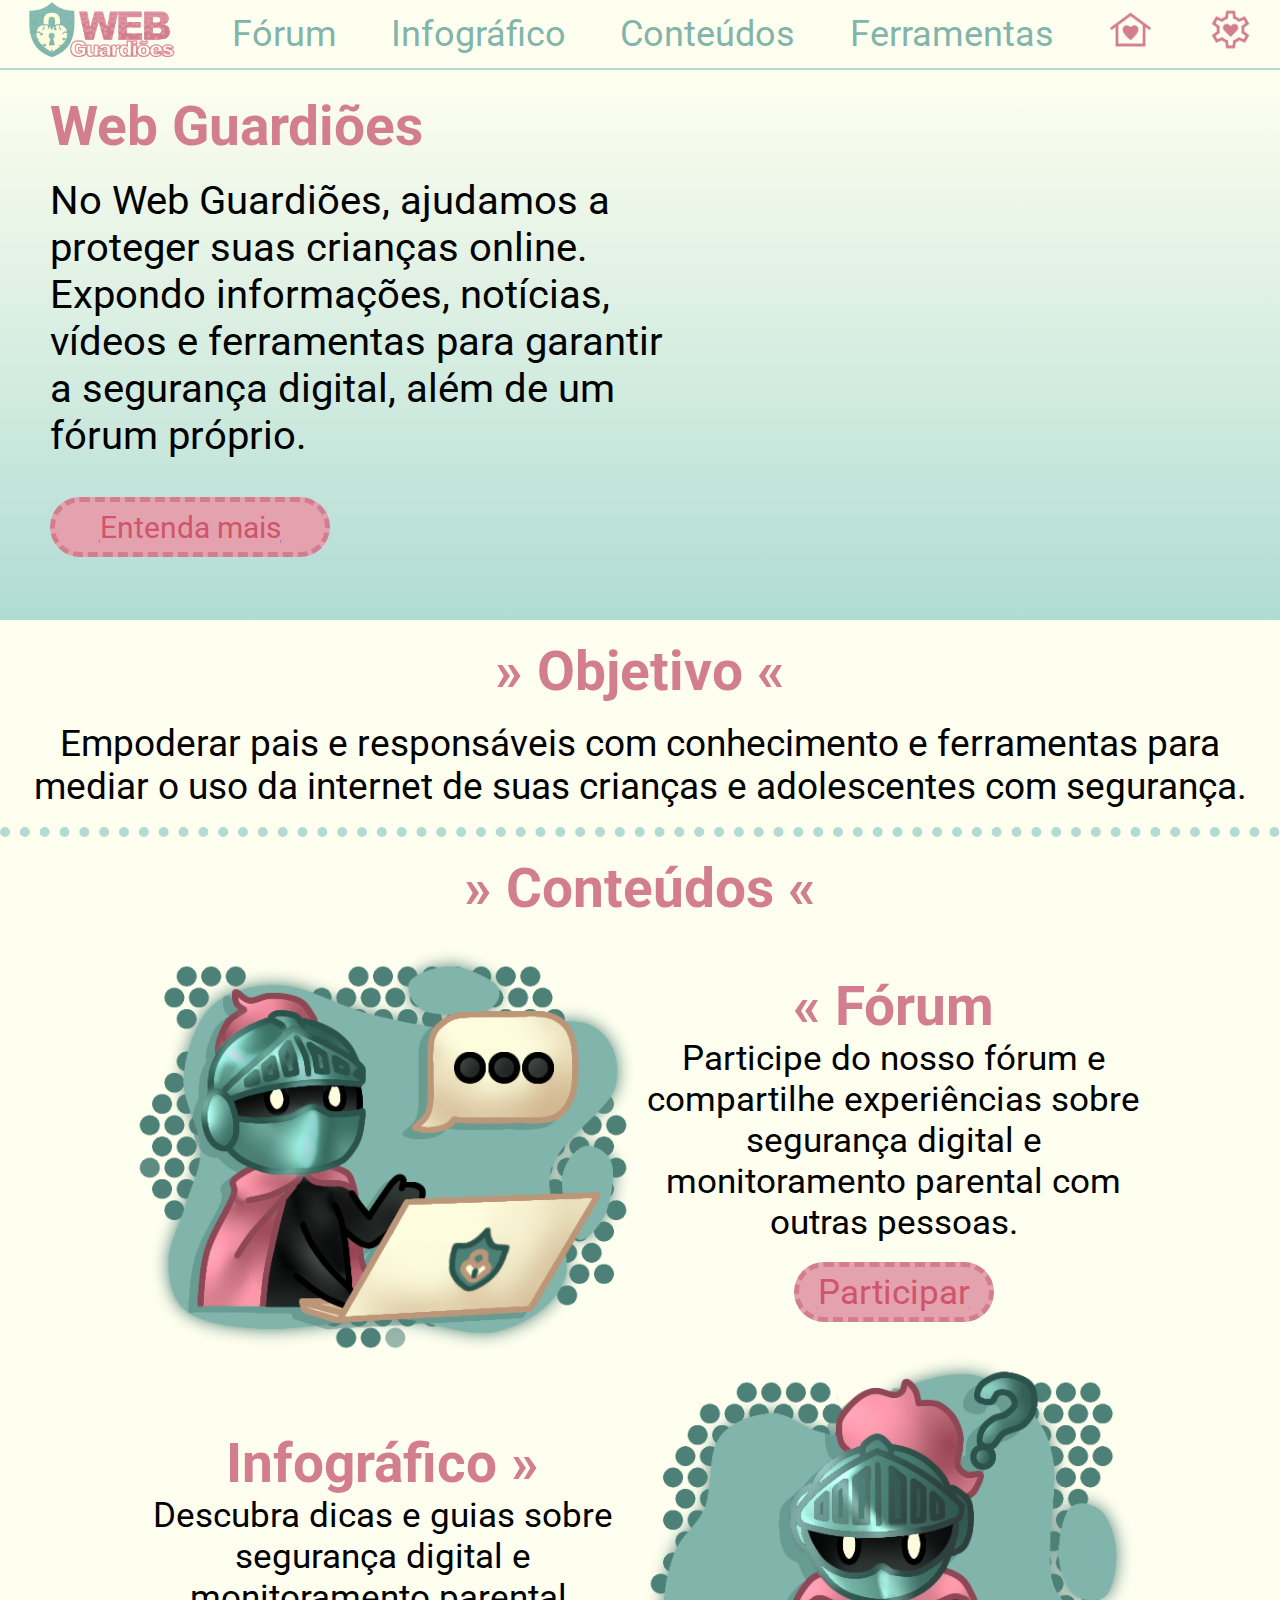
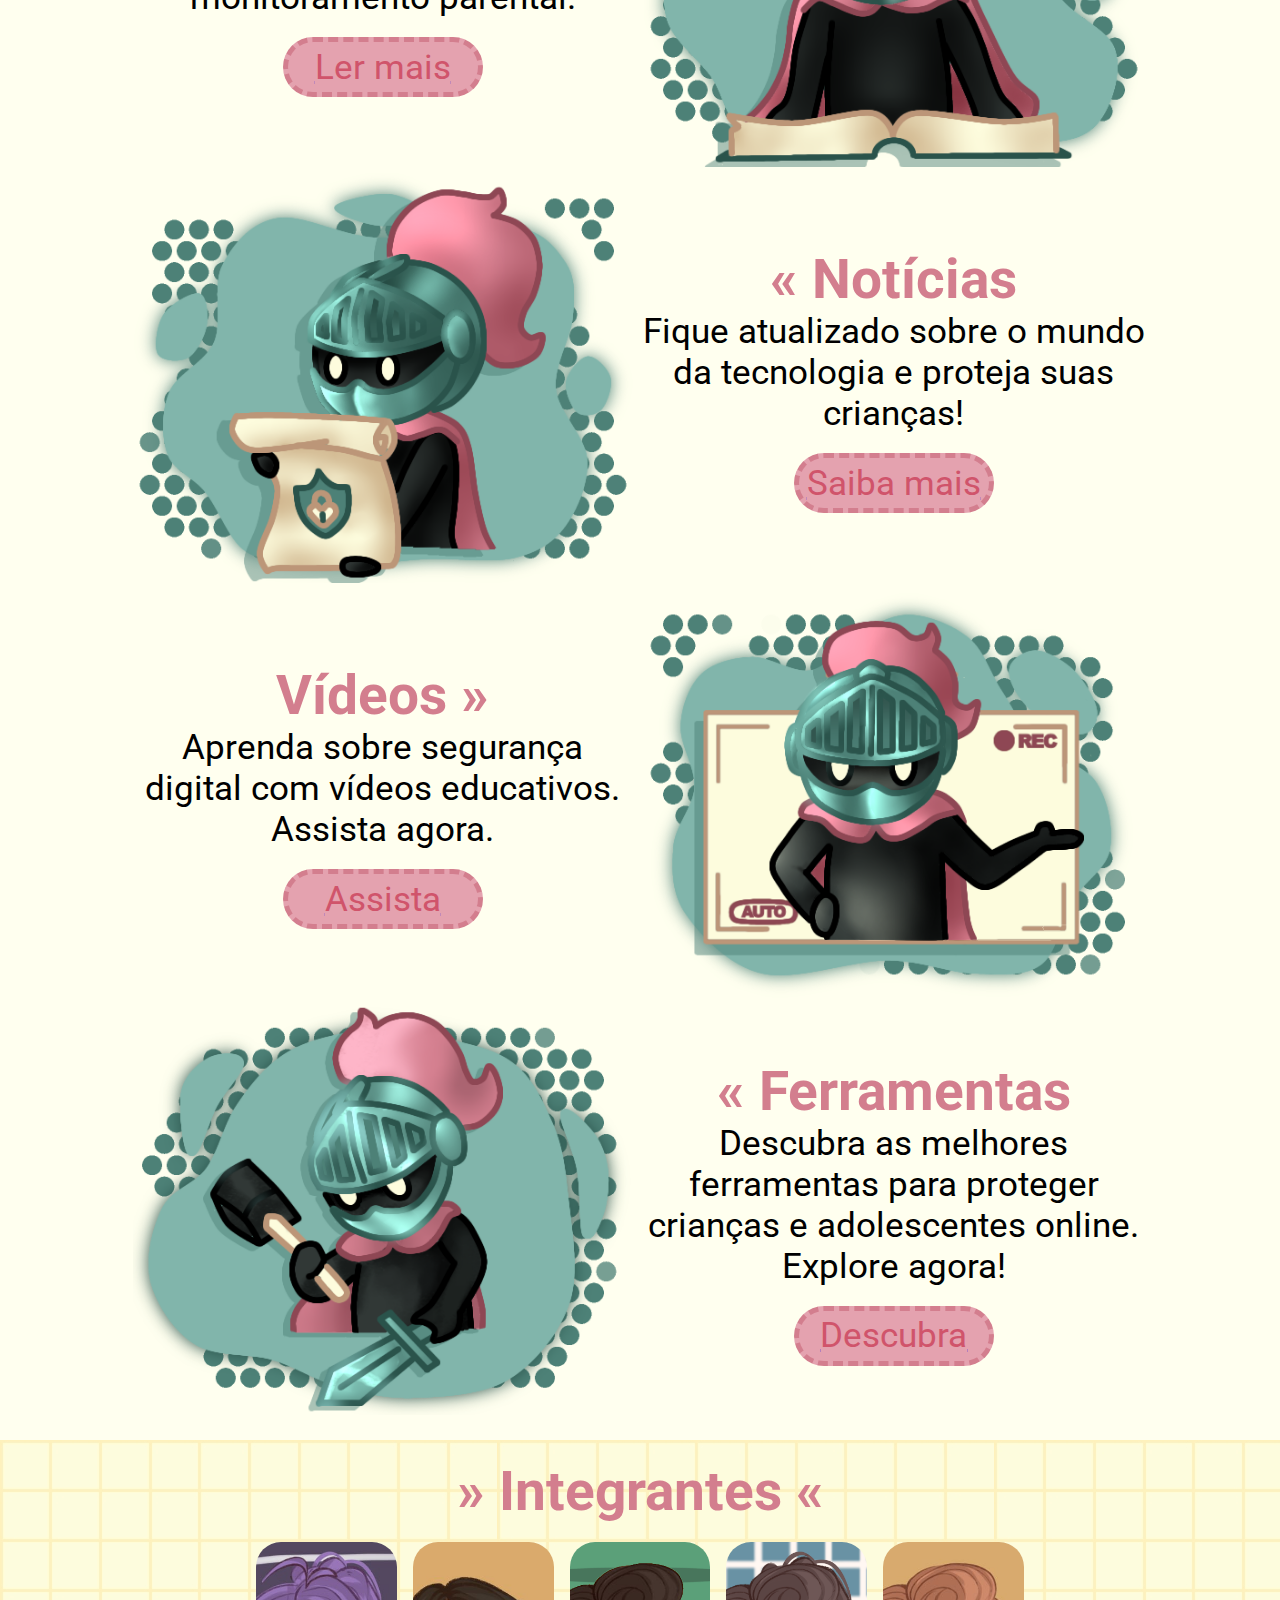
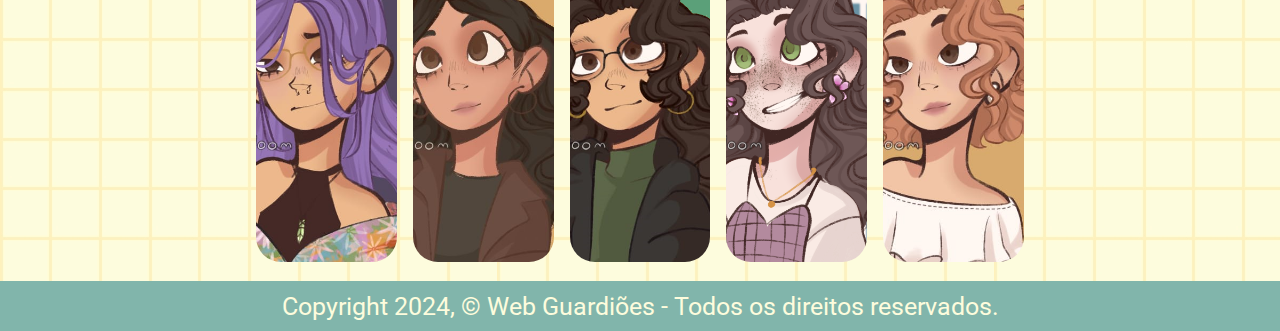
==== index.html @ dc973397 "Add files via upload" ====
<!DOCTYPE html>
<html lang="pt-BR">
    <head>
        <meta charset="UTF-8">
        <meta name="viewport" content="width-device-width, initial-scale-1.0">
        <link rel="icon" type="image/png" href="src/imagens/Icone.png">
        <link rel="stylesheet" href="src/style/style.css">
        <title>WebGuardiões | Principal</title>
    </head>
    <body>
        <nav> <!-- MENU -->
            <ul>
                <li><a href="index.html" width="50%"><img src="src/imagens/Logo.png" width="150px" height="auto"></a></li>  
                <li><a href="#">Fórum</a></li>
                <li><a href="infografico.html">Infográfico</a></li>
                <li><a href="conteudos.html">Conteúdos</a></li>
                <li><a href="ferramentas.html">Ferramentas</a></li>
                <li><a href="index.html"><img src="src/imagens/Casinha.png" width="45px" height="auto"></a></li>
                <li><a href="#"><img src="src/imagens/Configuracao.png" width="45px" height="auto"></a></li>
            </ul>
        </nav>
        <div class="espaco"></div><!-- espaço em branco por baixo do nav-->
        <div class="bemvindo_gradiente"><!-- parte do gradiente -->
            <div class="bemvindo"><!-- area do texto + botao -->
                <br><h2 class="titulo">Web Guardiões</h2>
                <br><p>No Web Guardiões, ajudamos a proteger suas crianças online. Expondo informações, notícias, vídeos e ferramentas para garantir a segurança digital, além de um fórum próprio.</p>
                <br><br><div class="bemvindo_botao"><a href="#conteudo"><p>Entenda mais</p></a></div>
                <div id="conteudo"></div><!-- da certinho no começo da proxima parte, sem o nav sobrepor -->
            </div>
            <img src="src/imagens/Guadiao.png" class="Guardiao">
        </div>
        <center>
            <div class="objetivo">
                <br><h2 class="titulo">&#187; Objetivo &#171;</h2><br>
                <p>Empoderar pais e responsáveis com conhecimento e ferramentas para mediar o uso da internet de suas crianças e adolescentes com segurança.​</p>
            <br></div>
            <div class="conteudo">
                <br><h2 class="titulo">&#187; Conteúdos &#171;</h2><br>
                <table>
                    <tr> <!-- FORUM -->
                        <th>
                            <img src="src/imagens/Forum.png">
                        </th>
                        <th>
                            <h2 class="titulo">&#171; Fórum</h2>
                            <p>Participe do nosso fórum e compartilhe experiências sobre segurança digital e monitoramento parental com outras pessoas.</p>
                            <br><center><div class="conteudo_botao"><a href="#"><p>Participar</p></a></div></center>
                        </th>
                    </tr>
                    <tr> <!-- ARTIGOS -->
                        <th>
                            <h2 class="titulo">Infográfico &#187;</h2>
                            <p>Descubra dicas e guias sobre segurança digital e monitoramento parental.</p>
                            <br><center><div class="conteudo_botao"><a href="infografico.html"><p>Ler mais</p></a></div></center>
                        </th>
                        <th>
                            <img src="src/imagens/Infografico.png">
                        </th>
                    </tr>
                    <tr><!-- NOTICIAS -->
                        <th>
                            <img src="src/imagens/Noticias.png">
                        </th>
                        <th>
                            <h2 class="titulo">&#171; Notícias</h2>
                            <p>Fique atualizado sobre o mundo da tecnologia e proteja suas crianças!</p>
                            <br><center><div class="conteudo_botao"><a href="conteudos.html#noticias"><p>Saiba mais</p></a></div></center>
                        </th>
                    </tr>
                    <tr><!-- VIDEOS -->
                        <th>
                            <h2 class="titulo">Vídeos &#187;</h2>
                            <p>Aprenda sobre segurança digital com vídeos educativos. Assista agora.</p>
                            <br><center><div class="conteudo_botao"><a href="conteudos.html#videos"><p>Assista</p></a></div></center>
                        </th>
                        <th>
                            <img src="src/imagens/Videos.png">
                        </th>
                    </tr>
                    <tr><!-- FERRAMENTAS -->
                        <th>
                            <img src="src/imagens/Ferramentas.png">
                        </th>
                        <th>
                            <h2 class="titulo">&#171; Ferramentas</h2>
                            <p>Descubra as melhores ferramentas para proteger crianças e adolescentes online. Explore agora!</p>
                            <br><center><div class="conteudo_botao"><a href="ferramentas.html"><p>Descubra</p></a></div></center>
                        </th>
                    </tr>
                </table>
            </div><br>
        </center>
        <div class="integrantes" style="background-image: url('src/imagens/fundo.jpg');">
            <br><h2 class="titulo"><center>&#187; Integrantes &#171;</center></h2><br>
            <div class="galeria">
                <div style="background-image: url('src/imagens/beatriz.png');"><!-- Beatriz -->
                    <div class="legenda">Beatriz<br>Backend</div>
                </div>
                <div style="background-image: url('src/imagens/debora.png');"><!-- Debora -->
                    <div class="legenda">Débora<br>Seleção de conteúdo</div>
                </div>
                <div style="background-image: url('src/imagens/gabriela.png');"><!-- Gabriela -->
                    <div class="legenda">Gabriela<br>Frontend</div>
                </div>
                <div style="background-image: url('src/imagens/Rafaela.png');"><!-- Rafaela -->
                    <div class="legenda">Rafaela<br>Frontend</div>
                </div>
                <div style="background-image: url('src/imagens/Rosi.png');"><!-- Rosi -->
                    <div class="legenda">Rosi<br>Redação de conteúdo</div>
                </div>
            </div><br>
        </div>
        <footer>
            Copyright 2024, © Web Guardiões - Todos os direitos reservados.
        </footer>
    </body>
</html>
---- src/style/style.css ----
/*O que tem em todas paginas iguais*/
@import url('https://fonts.googleapis.com/css2?family=Roboto:ital,wght@0,100;0,300;0,400;0,500;0,700;0,900;1,100;1,300;1,400;1,500;1,700;1,900&display=swap');
*{
    margin: 0;
    padding: 0;
    box-sizing: border-box;
    font-family: "Roboto", sans-serif;
}
body{
    background-color: #ffffef;
}
nav{
    position: fixed;
    background-color: #ffffef;
    overflow: hidden;
    width: 100%;
    height: 70px;
    border-bottom: 2px solid #b0dcd4;
    justify-content: center;
    z-index: 1000;
    display: flex;
    align-items: center;
}
nav ul{
    list-style-type: none;
    display: flex;
    width: 100%;
    justify-content: space-around;
    align-items: center;
}
nav ul li a{
    color: #81B5AB;
    text-decoration: none;
    font-size: 36px;
}
nav ul li a:hover {
    color: #2d6056;
}
.espaco{/*tem que ter esse espaço pq o nav fica por cima das coisas*/
    height: 70px;/*tamanho exato do nav na vertical*/
}
.titulo{
    font-size: 55px;
    color: #D37E8E;
}

footer{
    width: 100%;
    height: 50px;
    align-items: center;
    background-color: #81b5ab;
    color: #fdfcdd;
    font-size: 25px;
    justify-content: space-around;
    z-index: 1000;
    display: flex;
}
/*Pagina principal*/
.bemvindo_gradiente{
    background: linear-gradient(to bottom, #FFFFEF, #B0DCD4);
    width: auto;
    height: 550px;
    display: flex; 
}
.bemvindo{
    margin-left: 50px;
    margin-top: 5px;
    width: 654px;
    height: 580px;
}
.bemvindo p{
    font-size: 40px;
}
.bemvindo_botao{
    background-color: #E4A2AF;
    width: 280px;
    height: 60px;
    border: 5px #D37E8E;
    border-style: dashed;
    border-radius: 50px;
    align-items: center;
    justify-content: space-around;
    z-index: 1000;
    display: flex;
}
.bemvindo_botao p{
    color: #D0546B;
    text-decoration: underline #E4A2AF;
    font-size: 30px;
}
.Guardiao{
    margin-left: auto;
    opacity: 0; 
    animation: slideFromRight 5s ease forwards;
}
@keyframes slideFromRight {/*animação da imagem surgindo da direita*/
    0% {
        transform: translateX(100%);
        opacity: 0;
    }
    100% {
        transform: translateX(0); 
        opacity: 1;
    }
}
.objetivo p{
    font-size: 37px;
}
.objetivo{
    border-bottom: 10px dotted #B0DCD4;
    border-color: linear-gradient(to bottom, #D37E8E, #B0DCD4);
}
.conteudo table{
    width: 80%;
    justify-content: center;
    z-index: 1000;
    display: flex;
    align-items: center;
}
.conteudo img{
    width: 500px;
    height: auto;
}
.conteudo table p{
    font-weight: normal;
    font-size: 35px;
}
.conteudo_botao{
    background-color: #E4A2AF;
    width: 200px;
    height: 60px;
    border: 5px #D37E8E;
    border-style: dashed;
    border-radius: 50px;
    align-items: center;
    justify-content: space-around;
    display:flex;
}
.conteudo_botao p{
    color: #D0546B;
    text-decoration: underline #E4A2AF;
    font-size: 30px;

}
.integrantes{
    width: 100%;
    margin-left: 0px;
    margin-right: 0px;
    overflow: hidden;
    position: relative;
}
.galeria{
    display: flex;
    height: 320px;
    gap: 16px;
    margin-left: 20%;
    margin-right: 20%;
}
.galeria > div{
    flex: 1;
    border-radius: 25px;
    background-position: center;
    background-repeat: no-repeat;
    background-size: auto 100%;
    transition: all .8s cubic-bezier(.25, .4, .45, 1.4);
    position: relative;
}
.galeria > div:hover{
    flex: 5;
}
.galeria .legenda {
    position: absolute;
    bottom: 0;
    left: 50%;
    margin-bottom: 5px;
    transform: translateX(-50%);
    width: 60%;
    background: #FFFFEF;
    color: #2d6056;
    font-weight: bold;
    text-align: center;
    padding: 10px;
    opacity: 0;
    transition: opacity 0.3s;
    border-radius: 15px;
}
.galeria > div:hover .legenda {
    opacity: 1;
}
/*pagina CONTEUDOS*/
.noticiaSection{
    display: flex;
    flex-wrap: wrap;
    justify-content: center;
    gap: 5%;
}
.noticiaDiv{
    border: #D0546B dashed 2px;
    border-radius: 25px;
    width: 20%;
    height: 300px;
    background-color: #FFFFEF;
}
.noticiaDiv img{
    margin-top: 10px;
    margin-bottom: 5px;
    width: 90%;
}
.noticiaDiv b{
    color:#D0546B;
}
.noticiaDiv p{
    margin-left: 10px;
    color: #D37E8E;
}
.noticiaDiv a{
    color: #D0546B;
    text-decoration: none;
}
.idVideo{
    position: relative;
    bottom: 70px;
}
.fundoVideo{
    height: 540px;
}
.carrossel {
    background-color: #81B5AB20;
    border: #81B5AB 2px dashed;
    border-radius: 25px;
    width: 60%;
    height: 420px;
    margin-top: 10px;
    margin: 20px auto;
    overflow: hidden;
    position: relative;
}
.carrossel-container {
    display: flex;
    transition: transform 0.5s ease;
}
.videoDiv {
    min-width: 100%;
    box-sizing: border-box;
    text-align: center;
}
.videoDiv img {
    max-width: 60%;
    height: auto;
    border-radius: 8px;
}
.legendaVideos {
    font-size: 20px;
    color: #D0546B;
}
.VideoBotao {
    position: absolute;
    top: 50%;
    font-size: 50px;
    border-radius: 50%;
    color: #2d6056;
    transform: translateY(-50%);
    width: 60px;
    height: 60px;
    background-color: #81B5AB80;
    text-align: center;
    line-height: 55px;
    cursor: pointer;
}
.Esquerda {
    left: 10px;
}
.Direita {
    right: 10px;
}

/*pagina FERRAMENTAS*/
*,
::before,
::after {
    margin: 0;
    padding: 0;
    box-sizing: border-box;
}
.container {
    display: flex;
    flex-wrap: wrap;
    justify-content: center;
    gap: 2em;
}
.card {
    border-radius: 2em;
    width: 300px;
    height: 300px;
    position: relative;
    cursor: pointer;
    background: #FFFFEF;
    box-shadow: rgba(0, 0, 0, 0.4) 0px 2px 4px, rgba(0, 0, 0, 0.3) 0px 7px 13px -3px, rgba(0, 0, 0, 0.2) 0px -3px 0px inset;
}
figure {
    position: absolute;
    width: 100%;
    height: 100%;
    top: 0;
    left: 0;
    transform-origin: 0% 0%;
    transition: all 850ms ease-in-out;
    z-index: 2;
    background: linear-gradient(to bottom, #B0DCD4, #81B5AB);
    border-radius: 2em;
}
.card:hover figure {
    top: -10%;
    left: -10%;
    transform: scale(0.6);
}
.img {
    width: 100%;
    height: 100%;
    object-fit: cover;
    border-radius: 2em;
}
.tituloFerramentas {
    position: absolute;
    width: 50%;
    height: 50%;
    right: 0;
    display: grid;
    place-items: center;
    z-index: 1;
    color: #81B5AB;
}
.tituloFerramentas h2 {
    font-size: 1.25rem;
    text-align: center;
}
.conteudoFerramentas {
    position: absolute;
    bottom: 0;
    padding: 1em 1.5em;
    z-index: 1;
    color: #161c2a;
    line-height: 20px;
}
@media (min-width: 768px) {
    .container {
        display: flex;
        flex-wrap: wrap;
        justify-content: center;
        gap: 2em;
    }
    .tituloFerramentas h2 {
        font-size: 1.45rem;
    }
}
/*PÁGINA INFOGRÁFICO*/
.container_inf {
    display: flex;
    flex-wrap: wrap;
    justify-content: center;
    gap: 4em;
}
.container_inf p{
	font-size: 20px;
	text-align: center;
	margin-bottom: 20px;
}
.p_fig{
	background:linear-gradient(to bottom, #E4A2AF, #D37E8E);
}
.d_fig{
	background:linear-gradient(to bottom, #FDFCDD, #F9F69F);
}
.fundo_inf {
	background-color: #E4A2AF80;
	position: relative;
	margin: 0 auto;
	border: 5px dashed #D37E8E;
}
.card_dicas {
    display: flex;
    justify-content: left;
    width: 160px;
    height: 140px;
    position: relative;
    background-color: #FFFFEF;
    border-radius: 30px;
    transition: width 0.5s ease; 
    overflow: hidden;
    margin-left: 170px;
}
.card_dicas:hover {
    width: 1180px;
}
.num_dica {
    position: absolute;
    width: 160px;
    height: 140px;
    top: 0;
    background: #B0DCD4;
    border-radius: 0;
    display: flex;
    align-items: center;
    justify-content: center;
    transition: transform 0.2s ease;
}
.num_dica_1 {
    position: absolute;
    width: 160px;
    height: 140px;
    top: 0;
    background: #E4A2AF;
    border-radius: 0;
    display: flex;
    align-items: center;
    justify-content: center;
    transition: transform 0.2s ease;
}
.num_dica_1 h2 {
    margin: 0;
    font-size: 70px;
    transform-origin: center;
}
.num_dica h2 {
    margin: 0;
    font-size: 70px;
    transform-origin: center;
}
.card_dicas:hover .num_dica h2 {
    transform: scale(0.75);
}
.card_dicas:hover .num_dica_1 h2 {
    transform: scale(0.75);
}
.content_dicas {
    display: flex;
    flex-direction: column;
    gap: 7px;
    padding: 22px; 
    text-align: justify;
    opacity: 0;
    transition: opacity 0.5s ease;
	margin-left: 160px;
}
.content_dicas h2 {
	font-size: 35px;
}
.content_dicas p {
	font-size: 25px;
}
.card_dicas:hover .content_dicas {
    opacity: 1;
}
.card_dados {
	display: flex;
    justify-content: center;
    gap: 3em;
	position: relative;
	transition: 0.5s ease;
	background-color: #81B5AB;
	border-radius: 30px;
	width: 400px;
	height: 350px;
}
.card_dados:hover {
	height: 400px;
}
.card_dados .img-box {
	position: absolute;
	width: 250px;
	height: auto;
	top: 0px;
	transition: 0.5s ease;
}
.card_dados:hover .img-box {
	top: -100px;
	scale: 0.75;
}
.card_dados .img-box img {
	margin-left: 10px;
	width: 90%;
	height: 90%;
	object-fit: cover;
}
.card_dados .content_dados {
	display: flex;
    flex-direction: column;
    gap: 18px;
    position: absolute;
    top: 250px;
    width: 100%;
    padding: 0px 30px;
    text-align: center;
    height: 30px;
    overflow: hidden;
    transition: 0.5s;
}
.content_dados p {
	font-size: 30px;
	text-align: center;	
}
.card_dados:hover .content_dados {
    top: 130px;
    height: 250px;
}
.card_pg {
    display: flex;
    justify-content: left;
    width: 1180px;
    height: 300px;
    position: relative;
    background-color: #FFFFEF;
    border-radius: 30px;
    margin-left: 170px;
	border: 5px solid #D37E8E;
}
.card_pg .img-box_1 img {
	width: 100%;
	height: 100%;
	object-fit: cover;
	scale: 0.75;
	margin-left: -10px;
	border-radius: 30px;
	border: 5px dashed #D37E8E;
}
.card_pg .content_pg {
	display: flex;
    flex-direction: column;
    gap: 25px;
	margin-top: 30px;
    text-align: left;
}
.content_pg p {
	font-size: 30px;
	width: 700px;
}
.content_pg h2 {
	font-size: 30px;
	text-align: center
}
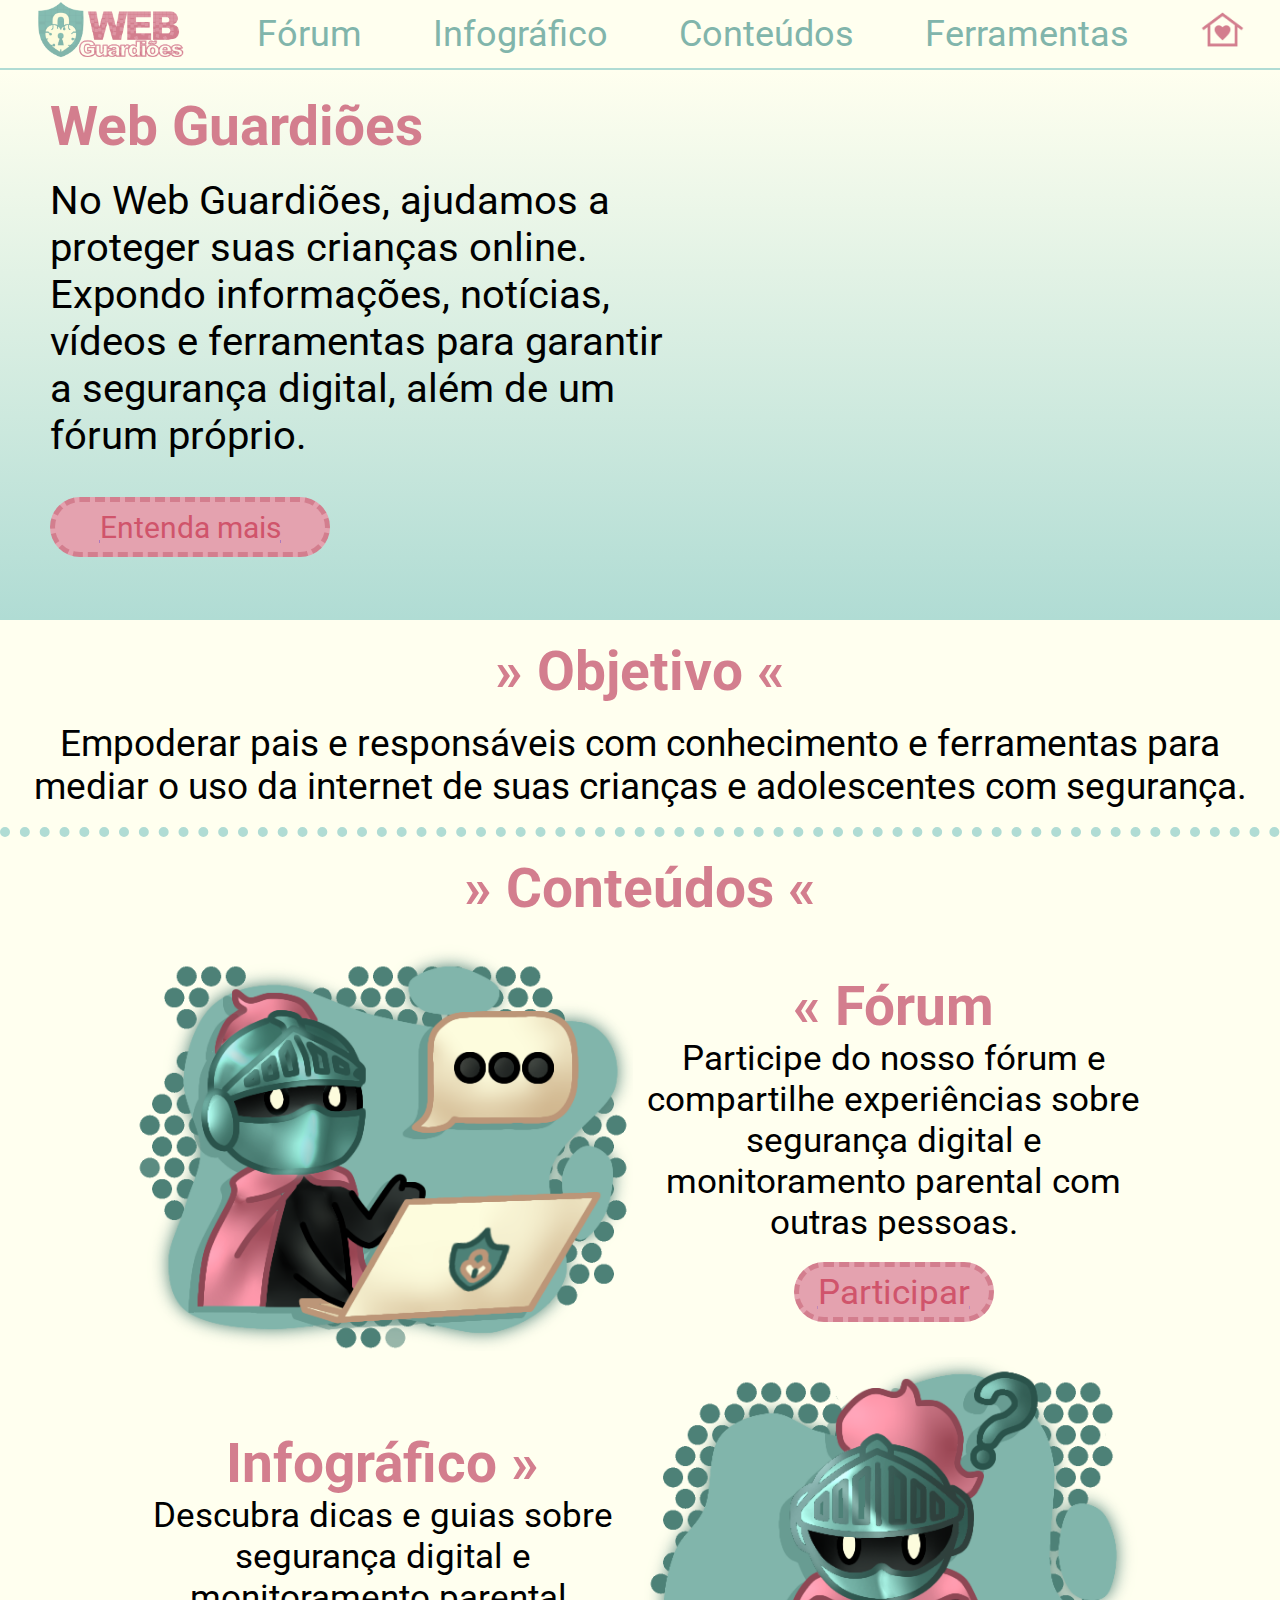
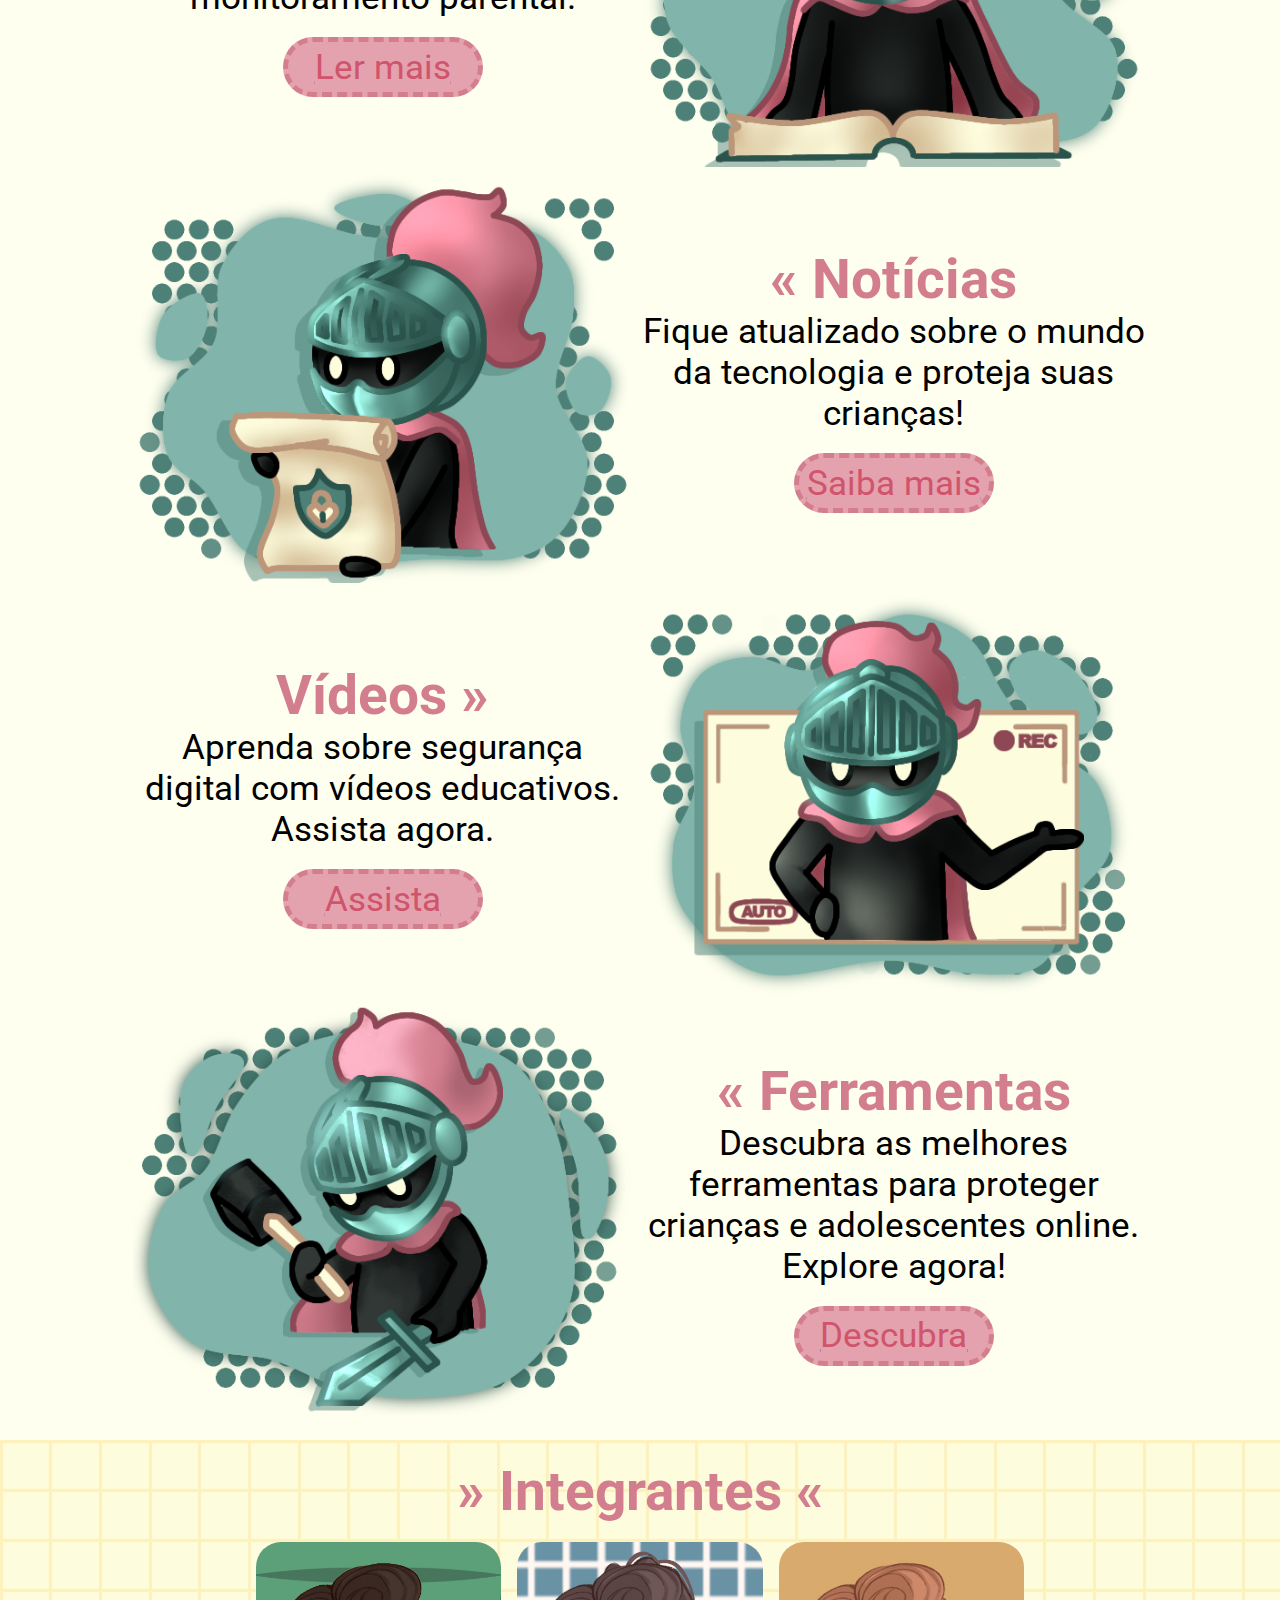
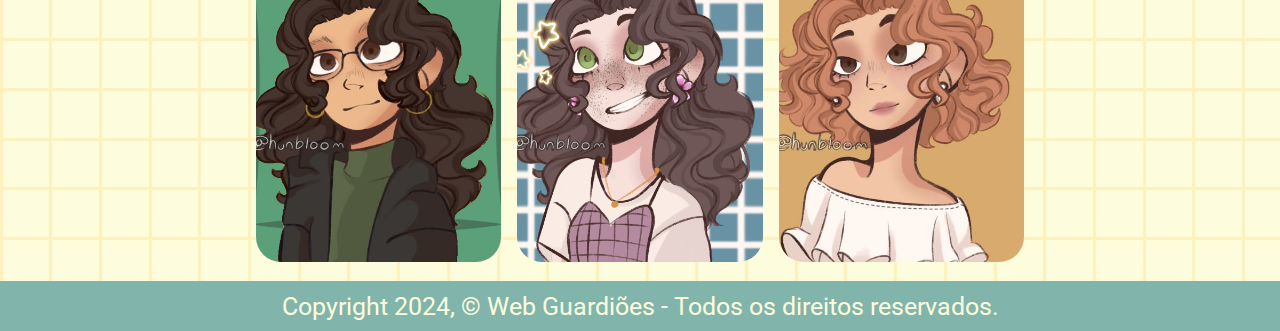
==== commit c616266c: "Update index.html" ====
--- a/index.html
+++ b/index.html
@@ -11,12 +11,11 @@
         <nav> <!-- MENU -->
             <ul>
                 <li><a href="index.html" width="50%"><img src="src/imagens/Logo.png" width="150px" height="auto"></a></li>  
-                <li><a href="#">Fórum</a></li>
+                <li><a href="https://webguadioes.wixsite.com/forum">Fórum</a></li>
                 <li><a href="infografico.html">Infográfico</a></li>
                 <li><a href="conteudos.html">Conteúdos</a></li>
                 <li><a href="ferramentas.html">Ferramentas</a></li>
                 <li><a href="index.html"><img src="src/imagens/Casinha.png" width="45px" height="auto"></a></li>
-                <li><a href="#"><img src="src/imagens/Configuracao.png" width="45px" height="auto"></a></li>
             </ul>
         </nav>
         <div class="espaco"></div><!-- espaço em branco por baixo do nav-->
@@ -44,7 +43,7 @@
                         <th>
                             <h2 class="titulo">&#171; Fórum</h2>
                             <p>Participe do nosso fórum e compartilhe experiências sobre segurança digital e monitoramento parental com outras pessoas.</p>
-                            <br><center><div class="conteudo_botao"><a href="#"><p>Participar</p></a></div></center>
+                            <br><center><div class="conteudo_botao"><a href="https://webguadioes.wixsite.com/forum"><p>Participar</p></a></div></center>
                         </th>
                     </tr>
                     <tr> <!-- ARTIGOS -->
@@ -93,20 +92,14 @@
         <div class="integrantes" style="background-image: url('src/imagens/fundo.jpg');">
             <br><h2 class="titulo"><center>&#187; Integrantes &#171;</center></h2><br>
             <div class="galeria">
-                <div style="background-image: url('src/imagens/beatriz.png');"><!-- Beatriz -->
-                    <div class="legenda">Beatriz<br>Backend</div>
-                </div>
-                <div style="background-image: url('src/imagens/debora.png');"><!-- Debora -->
-                    <div class="legenda">Débora<br>Seleção de conteúdo</div>
-                </div>
                 <div style="background-image: url('src/imagens/gabriela.png');"><!-- Gabriela -->
-                    <div class="legenda">Gabriela<br>Frontend</div>
+                    <div class="legenda">Gabriela</div>
                 </div>
                 <div style="background-image: url('src/imagens/Rafaela.png');"><!-- Rafaela -->
-                    <div class="legenda">Rafaela<br>Frontend</div>
+                    <div class="legenda">Rafaela</div>
                 </div>
                 <div style="background-image: url('src/imagens/Rosi.png');"><!-- Rosi -->
-                    <div class="legenda">Rosi<br>Redação de conteúdo</div>
+                    <div class="legenda">Rosi</div>
                 </div>
             </div><br>
         </div>
@@ -114,4 +107,4 @@
             Copyright 2024, © Web Guardiões - Todos os direitos reservados.
         </footer>
     </body>
-</html>+</html>
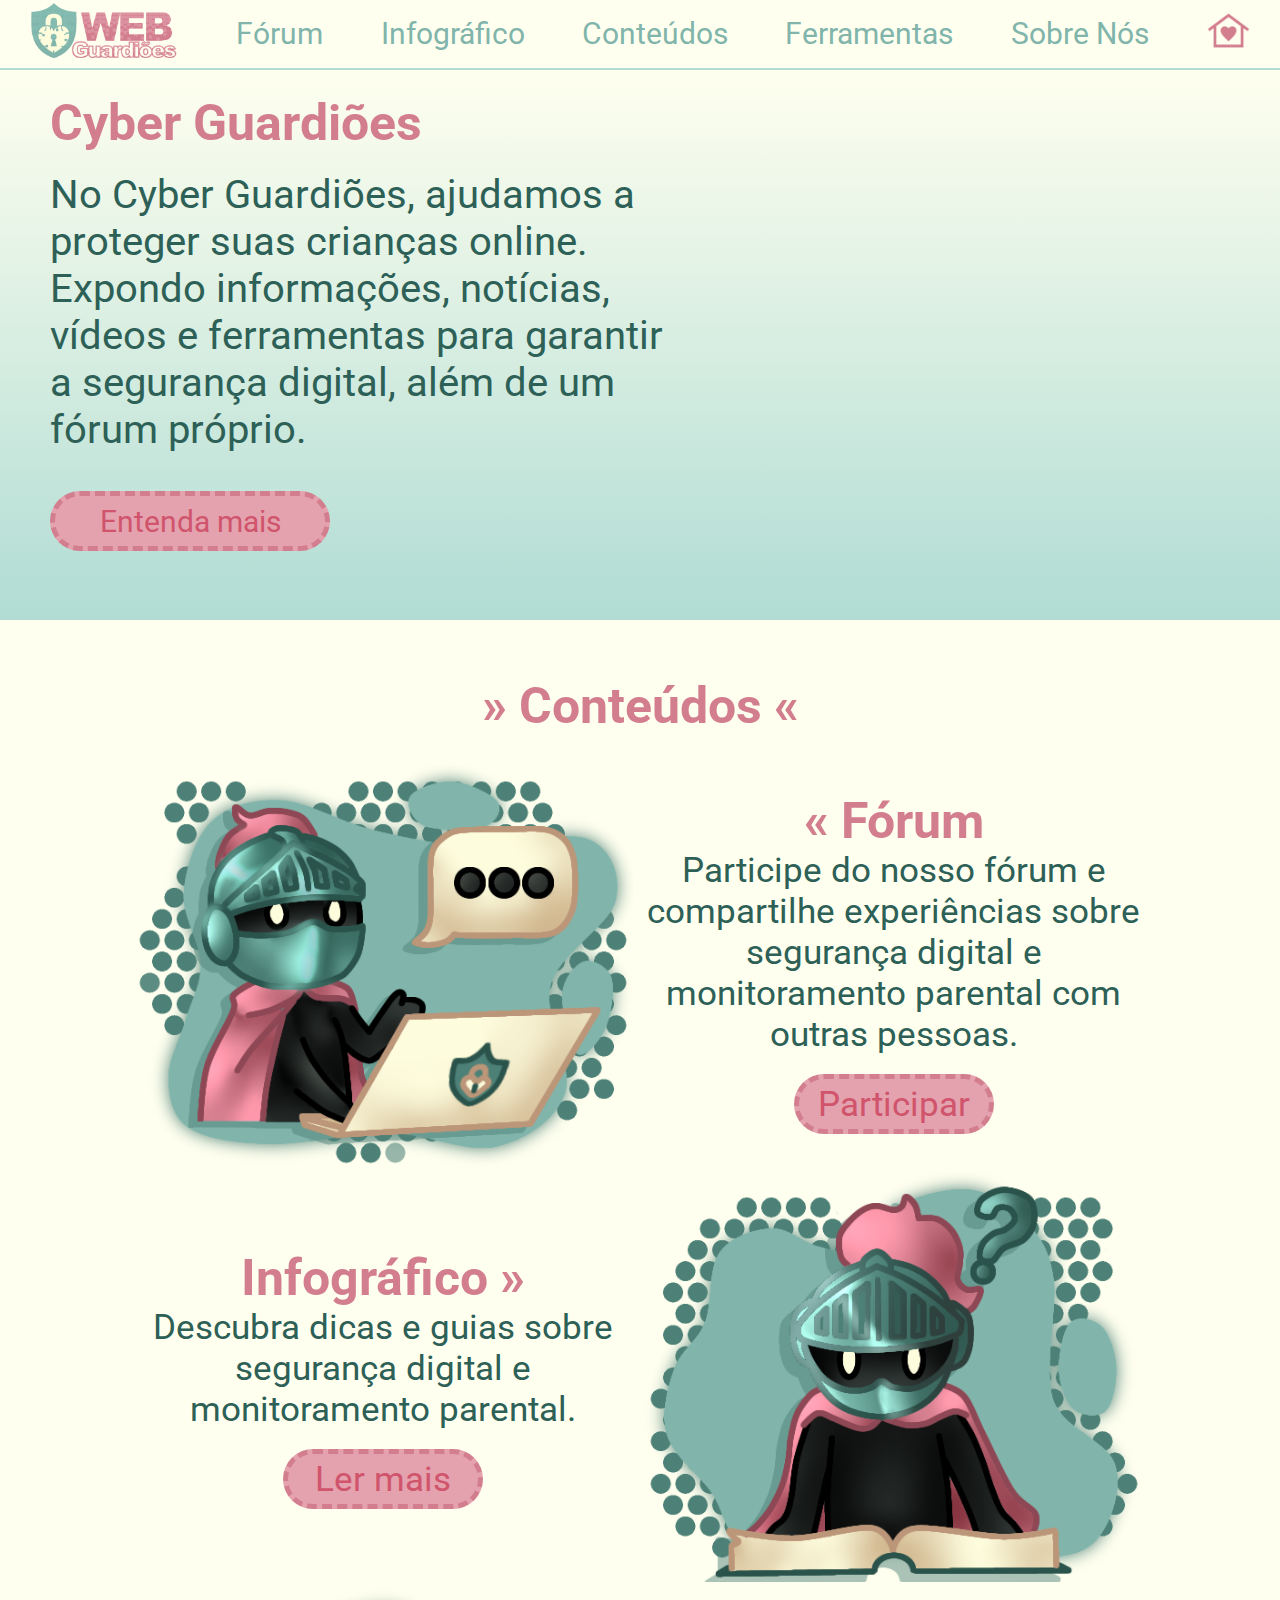
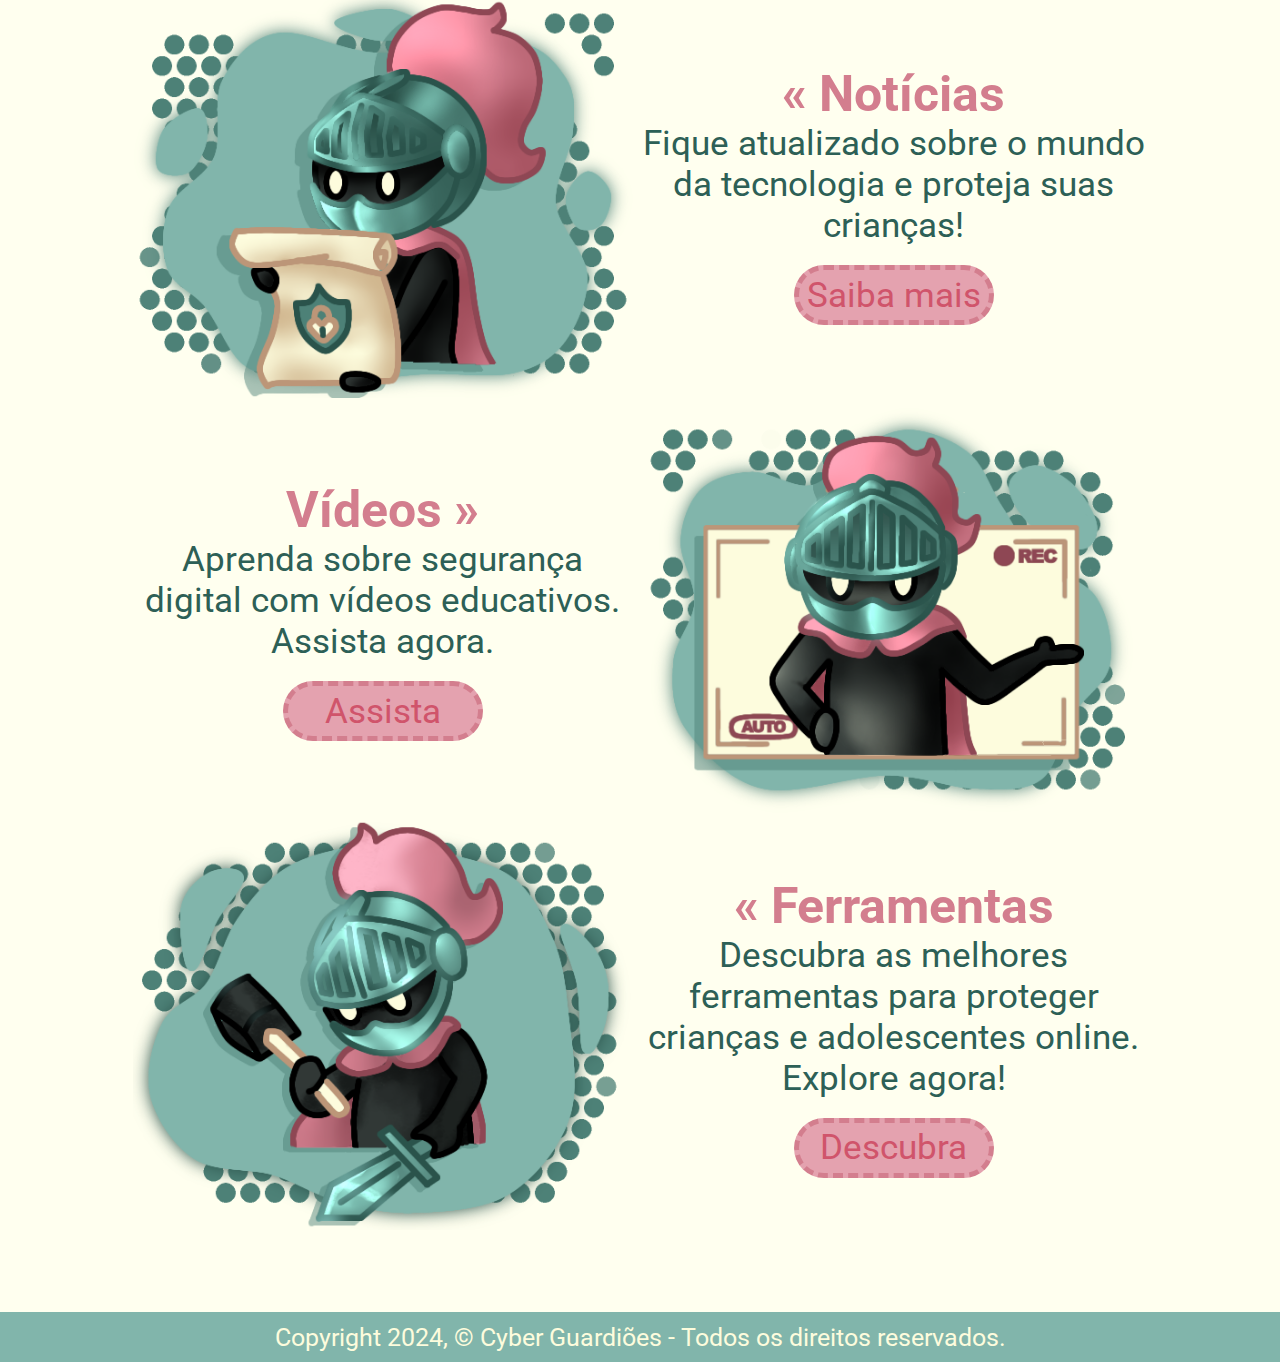
==== commit 58475230: "Update index.html" ====
--- a/index.html
+++ b/index.html
@@ -5,34 +5,31 @@
         <meta name="viewport" content="width-device-width, initial-scale-1.0">
         <link rel="icon" type="image/png" href="src/imagens/Icone.png">
         <link rel="stylesheet" href="src/style/style.css">
-        <title>WebGuardiões | Principal</title>
+        <title>CyberGuardiões | Principal</title>
     </head>
     <body>
         <nav> <!-- MENU -->
             <ul>
                 <li><a href="index.html" width="50%"><img src="src/imagens/Logo.png" width="150px" height="auto"></a></li>  
-                <li><a href="https://webguadioes.wixsite.com/forum">Fórum</a></li>
+                <li><a href="https://cyberguadioes.wixsite.com/forum">Fórum</a></li>
                 <li><a href="infografico.html">Infográfico</a></li>
                 <li><a href="conteudos.html">Conteúdos</a></li>
                 <li><a href="ferramentas.html">Ferramentas</a></li>
+		<li><a href="sobre_nos.html">Sobre Nós</a></li>
                 <li><a href="index.html"><img src="src/imagens/Casinha.png" width="45px" height="auto"></a></li>
             </ul>
         </nav>
         <div class="espaco"></div><!-- espaço em branco por baixo do nav-->
         <div class="bemvindo_gradiente"><!-- parte do gradiente -->
             <div class="bemvindo"><!-- area do texto + botao -->
-                <br><h2 class="titulo">Web Guardiões</h2>
-                <br><p>No Web Guardiões, ajudamos a proteger suas crianças online. Expondo informações, notícias, vídeos e ferramentas para garantir a segurança digital, além de um fórum próprio.</p>
+                <br><h2 class="titulo">Cyber Guardiões</h2>
+                <br><p>No Cyber Guardiões, ajudamos a proteger suas crianças online. Expondo informações, notícias, vídeos e ferramentas para garantir a segurança digital, além de um fórum próprio.</p>
                 <br><br><div class="bemvindo_botao"><a href="#conteudo"><p>Entenda mais</p></a></div>
                 <div id="conteudo"></div><!-- da certinho no começo da proxima parte, sem o nav sobrepor -->
             </div>
             <img src="src/imagens/Guadiao.png" class="Guardiao">
         </div>
-        <center>
-            <div class="objetivo">
-                <br><h2 class="titulo">&#187; Objetivo &#171;</h2><br>
-                <p>Empoderar pais e responsáveis com conhecimento e ferramentas para mediar o uso da internet de suas crianças e adolescentes com segurança.​</p>
-            <br></div>
+        <center><br><br>
             <div class="conteudo">
                 <br><h2 class="titulo">&#187; Conteúdos &#171;</h2><br>
                 <table>
@@ -89,22 +86,9 @@
                 </table>
             </div><br>
         </center>
-        <div class="integrantes" style="background-image: url('src/imagens/fundo.jpg');">
-            <br><h2 class="titulo"><center>&#187; Integrantes &#171;</center></h2><br>
-            <div class="galeria">
-                <div style="background-image: url('src/imagens/gabriela.png');"><!-- Gabriela -->
-                    <div class="legenda">Gabriela</div>
-                </div>
-                <div style="background-image: url('src/imagens/Rafaela.png');"><!-- Rafaela -->
-                    <div class="legenda">Rafaela</div>
-                </div>
-                <div style="background-image: url('src/imagens/Rosi.png');"><!-- Rosi -->
-                    <div class="legenda">Rosi</div>
-                </div>
-            </div><br>
-        </div>
+		<br><br><br>
         <footer>
-            Copyright 2024, © Web Guardiões - Todos os direitos reservados.
+            Copyright 2024, © Cyber Guardiões - Todos os direitos reservados.
         </footer>
     </body>
 </html>
--- a/src/style/style.css
+++ b/src/style/style.css
@@ -31,7 +31,7 @@
 nav ul li a{
     color: #81B5AB;
     text-decoration: none;
-    font-size: 36px;
+    font-size: 30px;
 }
 nav ul li a:hover {
     color: #2d6056;
@@ -40,7 +40,7 @@
     height: 70px;/*tamanho exato do nav na vertical*/
 }
 .titulo{
-    font-size: 55px;
+    font-size: 50px;
     color: #D37E8E;
 }
 
@@ -55,6 +55,38 @@
     z-index: 1000;
     display: flex;
 }
+.balao{
+    color: #2D6056;
+    font-size: 30px;
+    margin: 10px;
+    padding-left: 20px;
+    width: 75%;
+    height: 80px;
+    background-color: #b0dcd4;
+    border: 5px double #81b5ab;
+    border-radius: 25px 40px 40px 0px;
+    animation: balao 10s forwards;
+    position: fixed;
+    z-index: 999;
+}
+@keyframes balao {
+    0% {
+      opacity: 0;
+      visibility: hidden;
+    }
+    25%{
+      opacity: 1;
+      visibility: visible;
+    }
+    75%{
+        opacity: 1;
+        visibility: visible;
+    }  
+    100% {
+      opacity: 0;
+      visibility: hidden;
+    }
+  }
 /*Pagina principal*/
 .bemvindo_gradiente{
     background: linear-gradient(to bottom, #FFFFEF, #B0DCD4);
@@ -70,6 +102,13 @@
 }
 .bemvindo p{
     font-size: 40px;
+	color: #2d6056;
+}
+.objetivo p {
+	color: #2d6056;
+}
+.conteudo p {
+	color: #2d6056;
 }
 .bemvindo_botao{
     background-color: #E4A2AF;
@@ -82,11 +121,22 @@
     justify-content: space-around;
     z-index: 1000;
     display: flex;
+	transition: 0.75s;
+	cursor: pointer;
+}
+.bemvindo_botao:hover {
+    background-color: #AF4F61;	
+}
+.bemvindo_botao p:hover {
+    color: #E4A2AF;	
 }
 .bemvindo_botao p{
     color: #D0546B;
-    text-decoration: underline #E4A2AF;
     font-size: 30px;
+}
+.bemvindo_botao a {
+    text-decoration: none;
+    color: inherit; 
 }
 .Guardiao{
     margin-left: auto;
@@ -103,13 +153,6 @@
         opacity: 1;
     }
 }
-.objetivo p{
-    font-size: 37px;
-}
-.objetivo{
-    border-bottom: 10px dotted #B0DCD4;
-    border-color: linear-gradient(to bottom, #D37E8E, #B0DCD4);
-}
 .conteudo table{
     width: 80%;
     justify-content: center;
@@ -135,13 +178,26 @@
     align-items: center;
     justify-content: space-around;
     display:flex;
+	transition: 0.75s;
+	cursor: pointer;
+}
+.conteudo_botao:hover {
+    background-color: #AF4F61;	
+}
+.conteudo_botao p:hover {
+    color: #E4A2AF;	
 }
 .conteudo_botao p{
     color: #D0546B;
-    text-decoration: underline #E4A2AF;
     font-size: 30px;
 
 }
+.conteudo_botao a {
+    text-decoration: none;
+    color: inherit; 
+}
+
+
 .integrantes{
     width: 100%;
     margin-left: 0px;
@@ -288,6 +344,12 @@
     justify-content: center;
     gap: 2em;
 }
+.container h2 {
+	color: #81B5AB;
+}
+.container p {
+	color: #2d6056;
+}
 .card {
     border-radius: 2em;
     width: 300px;
@@ -347,13 +409,27 @@
         display: flex;
         flex-wrap: wrap;
         justify-content: center;
-        gap: 2em;
+        gap: 4em;
     }
     .tituloFerramentas h2 {
         font-size: 1.45rem;
     }
 }
 /*PÁGINA INFOGRÁFICO*/
+/*Acesso à Internet: Oportunidades e Desafios*/
+.card_inf {
+    border-radius: 2em;
+    width: 300px;
+    height: 300px;
+    position: relative;
+    background: #FFFFEF;
+    box-shadow: rgba(0, 0, 0, 0.4) 0px 2px 4px, rgba(0, 0, 0, 0.3) 0px 7px 13px -3px, rgba(0, 0, 0, 0.2) 0px -3px 0px inset;
+}
+.card_inf:hover figure {
+    top: -10%;
+    left: -10%;
+    transform: scale(0.6);
+}
 .container_inf {
     display: flex;
     flex-wrap: wrap;
@@ -364,6 +440,7 @@
 	font-size: 20px;
 	text-align: center;
 	margin-bottom: 20px;
+	color: #2d6056;
 }
 .p_fig{
 	background:linear-gradient(to bottom, #E4A2AF, #D37E8E);
@@ -377,6 +454,13 @@
 	margin: 0 auto;
 	border: 5px dashed #D37E8E;
 }
+/* Dicas para Pais e Responsáveis */
+.num_dica h2 {
+	color: #2d6056;
+}
+.num_dica_1 h2 {
+	color: #AF4F61;
+}
 .card_dicas {
     display: flex;
     justify-content: left;
@@ -387,10 +471,10 @@
     border-radius: 30px;
     transition: width 0.5s ease; 
     overflow: hidden;
-    margin-left: 170px;
+    margin-left: 205px;
 }
 .card_dicas:hover {
-    width: 1180px;
+    width: 900px;
 }
 .num_dica {
     position: absolute;
@@ -433,6 +517,16 @@
     transform: scale(0.75);
 }
 .content_dicas {
+    display: flex;
+    flex-direction: column;
+    gap: 7px;
+    padding: 20px; 
+    text-align: justify;
+    opacity: 0;
+    transition: opacity 0.5s ease;
+	margin-left: 160px;
+}
+.content_dicas_1{
     display: flex;
     flex-direction: column;
     gap: 7px;
@@ -443,14 +537,28 @@
 	margin-left: 160px;
 }
 .content_dicas h2 {
+	color: #81B5AB;
 	font-size: 35px;
 }
 .content_dicas p {
+	color: #2d6056;
+	font-size: 25px;
+}
+.content_dicas_1 h2 {
+	color: #E4A2AF;
+	font-size: 35px;
+}
+.content_dicas_1 p {
+	color: #AF4F61;
 	font-size: 25px;
 }
 .card_dicas:hover .content_dicas {
     opacity: 1;
 }
+.card_dicas:hover .content_dicas_1{
+    opacity: 1;
+}
+/*Acesso à Internet: Dados Estatísticos*/
 .card_dados {
 	display: flex;
     justify-content: center;
@@ -458,8 +566,9 @@
 	position: relative;
 	transition: 0.5s ease;
 	background-color: #81B5AB;
+    border: #FFFFEF double 7px;
 	border-radius: 30px;
-	width: 400px;
+	width: 300px;
 	height: 350px;
 }
 .card_dados:hover {
@@ -496,45 +605,86 @@
     transition: 0.5s;
 }
 .content_dados p {
+	font-size: 25px;
+	text-align: center;
+	color: #D1F0EA;
+}
+.content_dados h2{
 	font-size: 30px;
-	text-align: center;	
+	text-align: center;
+	color: #2d6056;
 }
 .card_dados:hover .content_dados {
     top: 130px;
     height: 250px;
 }
+/*Perigos da Internet para Crianças e Adolescentes*/
 .card_pg {
     display: flex;
     justify-content: left;
-    width: 1180px;
+    width: 1090px;
     height: 300px;
     position: relative;
     background-color: #FFFFEF;
     border-radius: 30px;
-    margin-left: 170px;
+    margin-left: 90px;
 	border: 5px solid #D37E8E;
 }
-.card_pg .img-box_1 img {
+.card_pg .img-box_1 {
+	position: relative;
 	width: 100%;
 	height: 100%;
+}
+.card_pg .img-box_1 img {
+	width: auto;
+	height: 120%;
 	object-fit: cover;
 	scale: 0.75;
 	margin-left: -10px;
 	border-radius: 30px;
 	border: 5px dashed #D37E8E;
+	position: absolute;
+	top: -30px;
+	left: -20px;
 }
 .card_pg .content_pg {
 	display: flex;
     flex-direction: column;
     gap: 25px;
 	margin-top: 30px;
-    text-align: left;
+	left: 350px;
+	position: absolute;
 }
 .content_pg p {
 	font-size: 30px;
 	width: 700px;
+	color: #2D6056;
+	text-align: justify;
 }
 .content_pg h2 {
 	font-size: 30px;
-	text-align: center
+	text-align: center;
+	color: #81B5AB;
+}
+/*PÁGINA SOBRE NÓS*/
+.conteudo_sobre_nos {
+	margin-left: 60px;
+	margin-right: 60px;
+}
+.conteudo_sobre_nos h2{
+	font-size: 50px;
+	color: #D37E8E;
+}
+.conteudo_sobre_nos p{
+	font-size: 35px;
+	text-align: left;
+	color: #2D6056;
+	background-color: #81B5AB;
+	border-radius: 30px;
+	padding: 35px;
+	border: 4px dashed #5C9B8F;
+}
+.linha {
+	border-bottom: 10px dotted #B0DCD4;
+    border-color: linear-gradient(to bottom, #D37E8E, #B0DCD4);
 }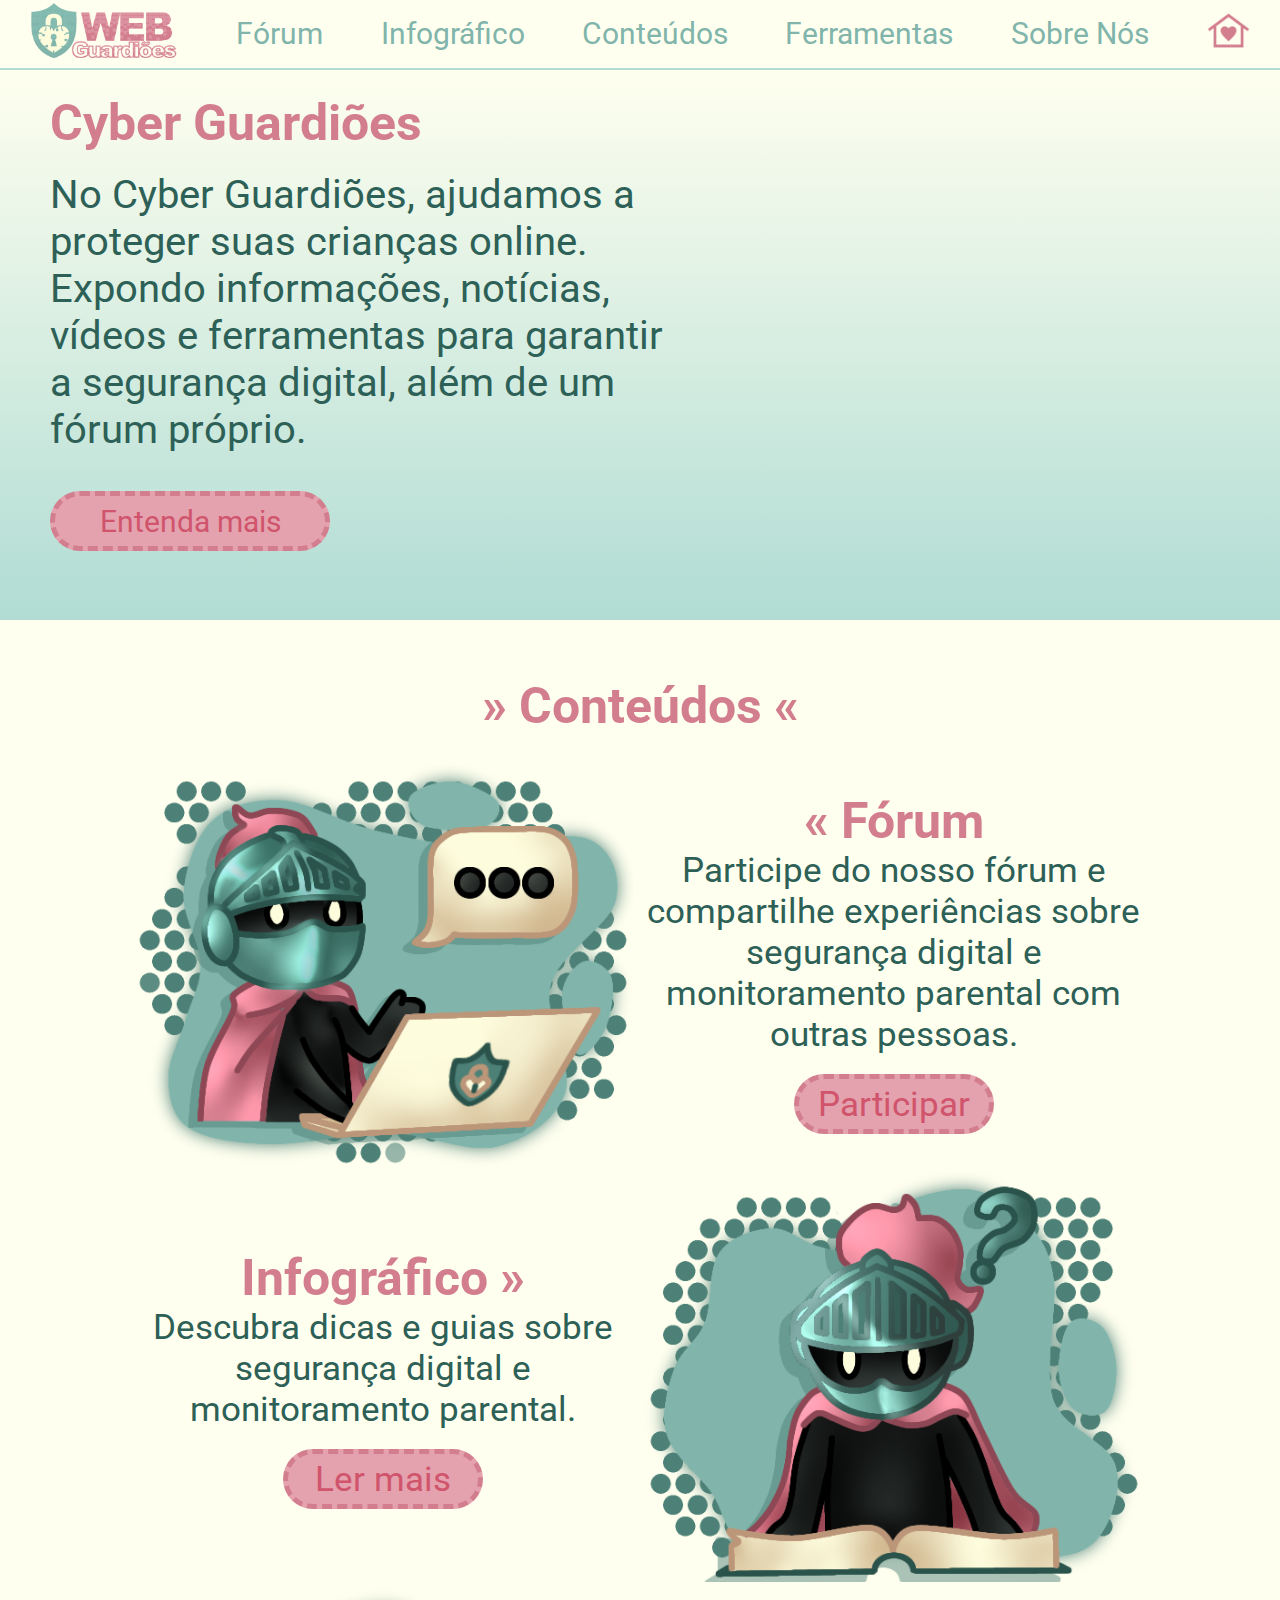
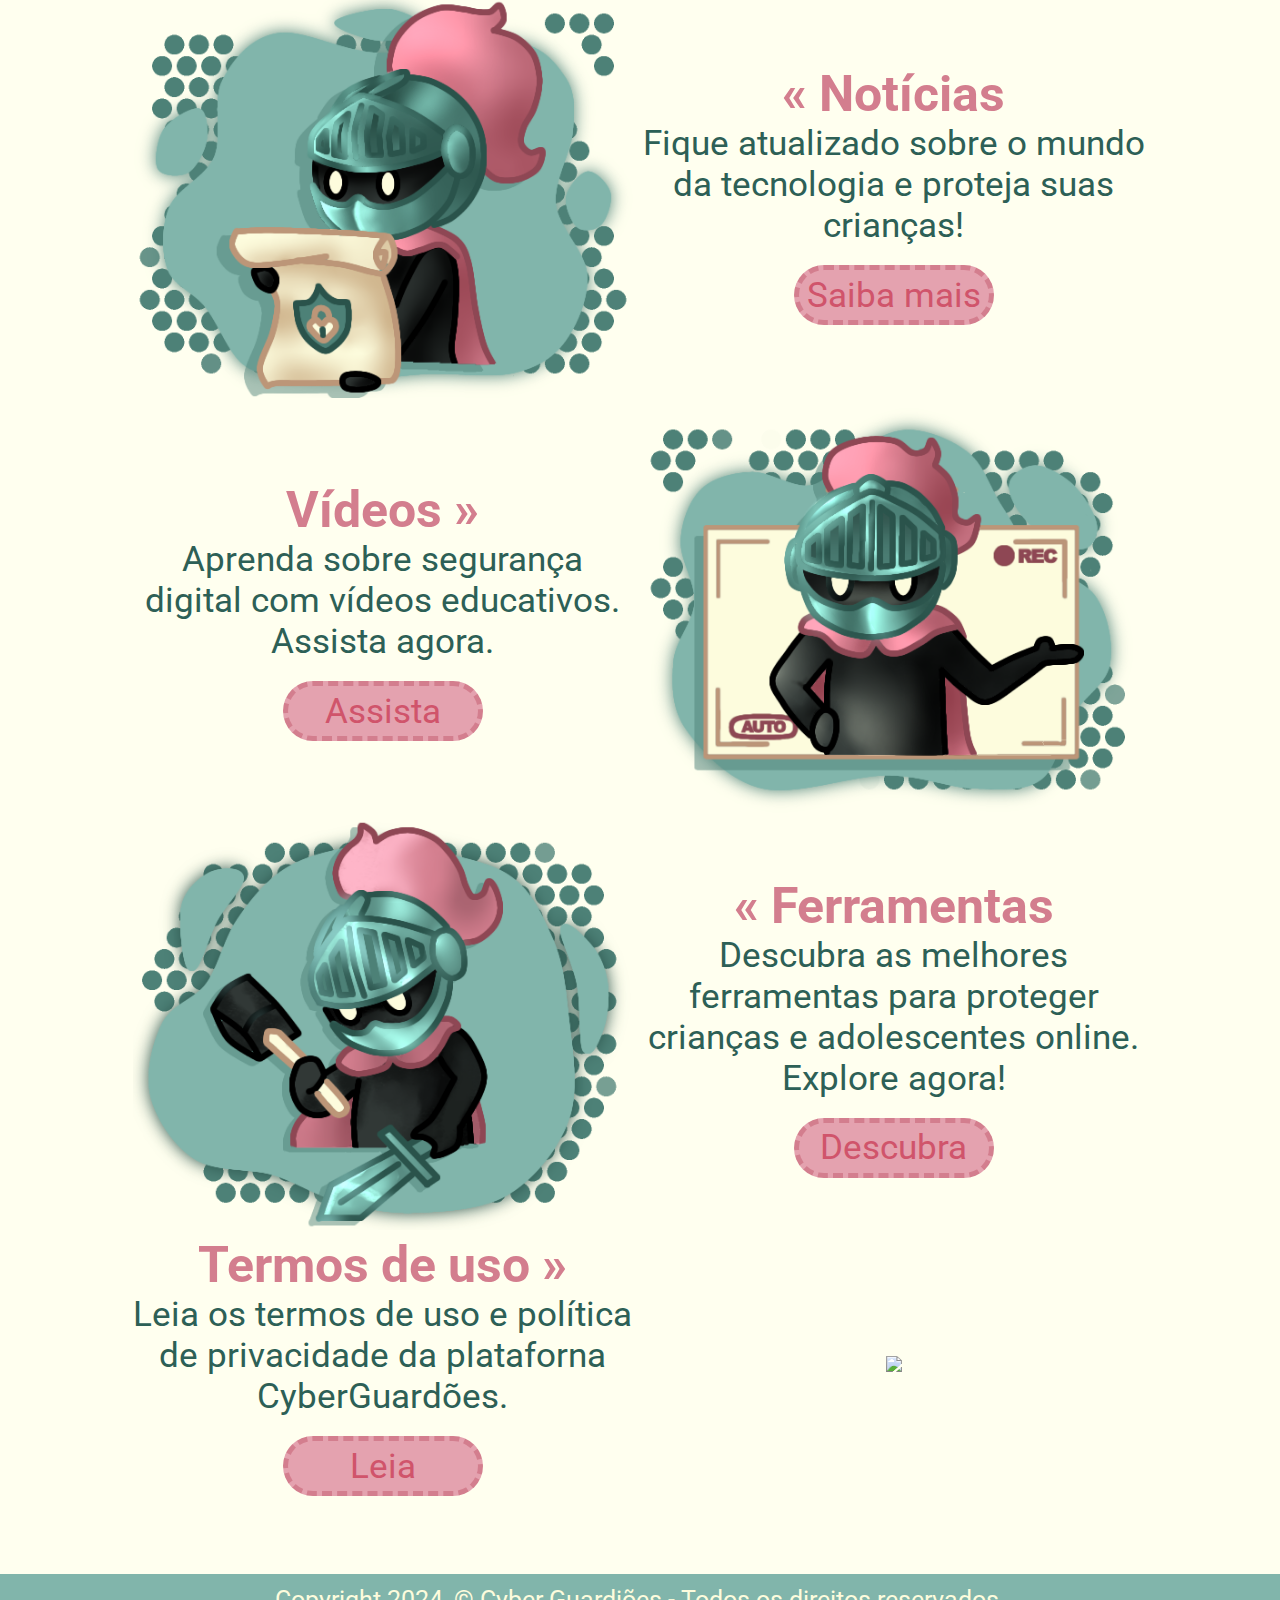
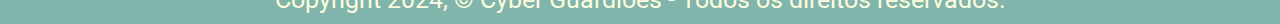
==== commit 50ff4fca: "Update index.html" ====
--- a/index.html
+++ b/index.html
@@ -11,7 +11,7 @@
         <nav> <!-- MENU -->
             <ul>
                 <li><a href="index.html" width="50%"><img src="src/imagens/Logo.png" width="150px" height="auto"></a></li>  
-                <li><a href="https://cyberguadioes.wixsite.com/forum">Fórum</a></li>
+                <li><a href="https://cyberguardioes.wixsite.com/forum">Fórum</a></li>
                 <li><a href="infografico.html">Infográfico</a></li>
                 <li><a href="conteudos.html">Conteúdos</a></li>
                 <li><a href="ferramentas.html">Ferramentas</a></li>
@@ -40,7 +40,7 @@
                         <th>
                             <h2 class="titulo">&#171; Fórum</h2>
                             <p>Participe do nosso fórum e compartilhe experiências sobre segurança digital e monitoramento parental com outras pessoas.</p>
-                            <br><center><div class="conteudo_botao"><a href="https://webguadioes.wixsite.com/forum"><p>Participar</p></a></div></center>
+                            <br><center><div class="conteudo_botao"><a href="https://cyberguardioes.wixsite.com/forum"><p>Participar</p></a></div></center>
                         </th>
                     </tr>
                     <tr> <!-- ARTIGOS -->
@@ -83,6 +83,16 @@
                             <br><center><div class="conteudo_botao"><a href="ferramentas.html"><p>Descubra</p></a></div></center>
                         </th>
                     </tr>
+		    <tr><!-- TERMOS DE USO -->
+                        <th>
+                            <h2 class="titulo">Termos de uso &#187;</h2>
+                            <p>Leia os termos de uso e política de privacidade da plataforna CyberGuardões.</p>
+                            <br><center><div class="conteudo_botao"><a href="https://cyberguardioes.wixsite.com/forum/termos-de-uso"><p>Leia</p></a></div></center>
+                        </th>
+                        <th>
+                            <img src="src/imagens/Termos.png">
+                        </th>
+                    </tr>	
                 </table>
             </div><br>
         </center>
